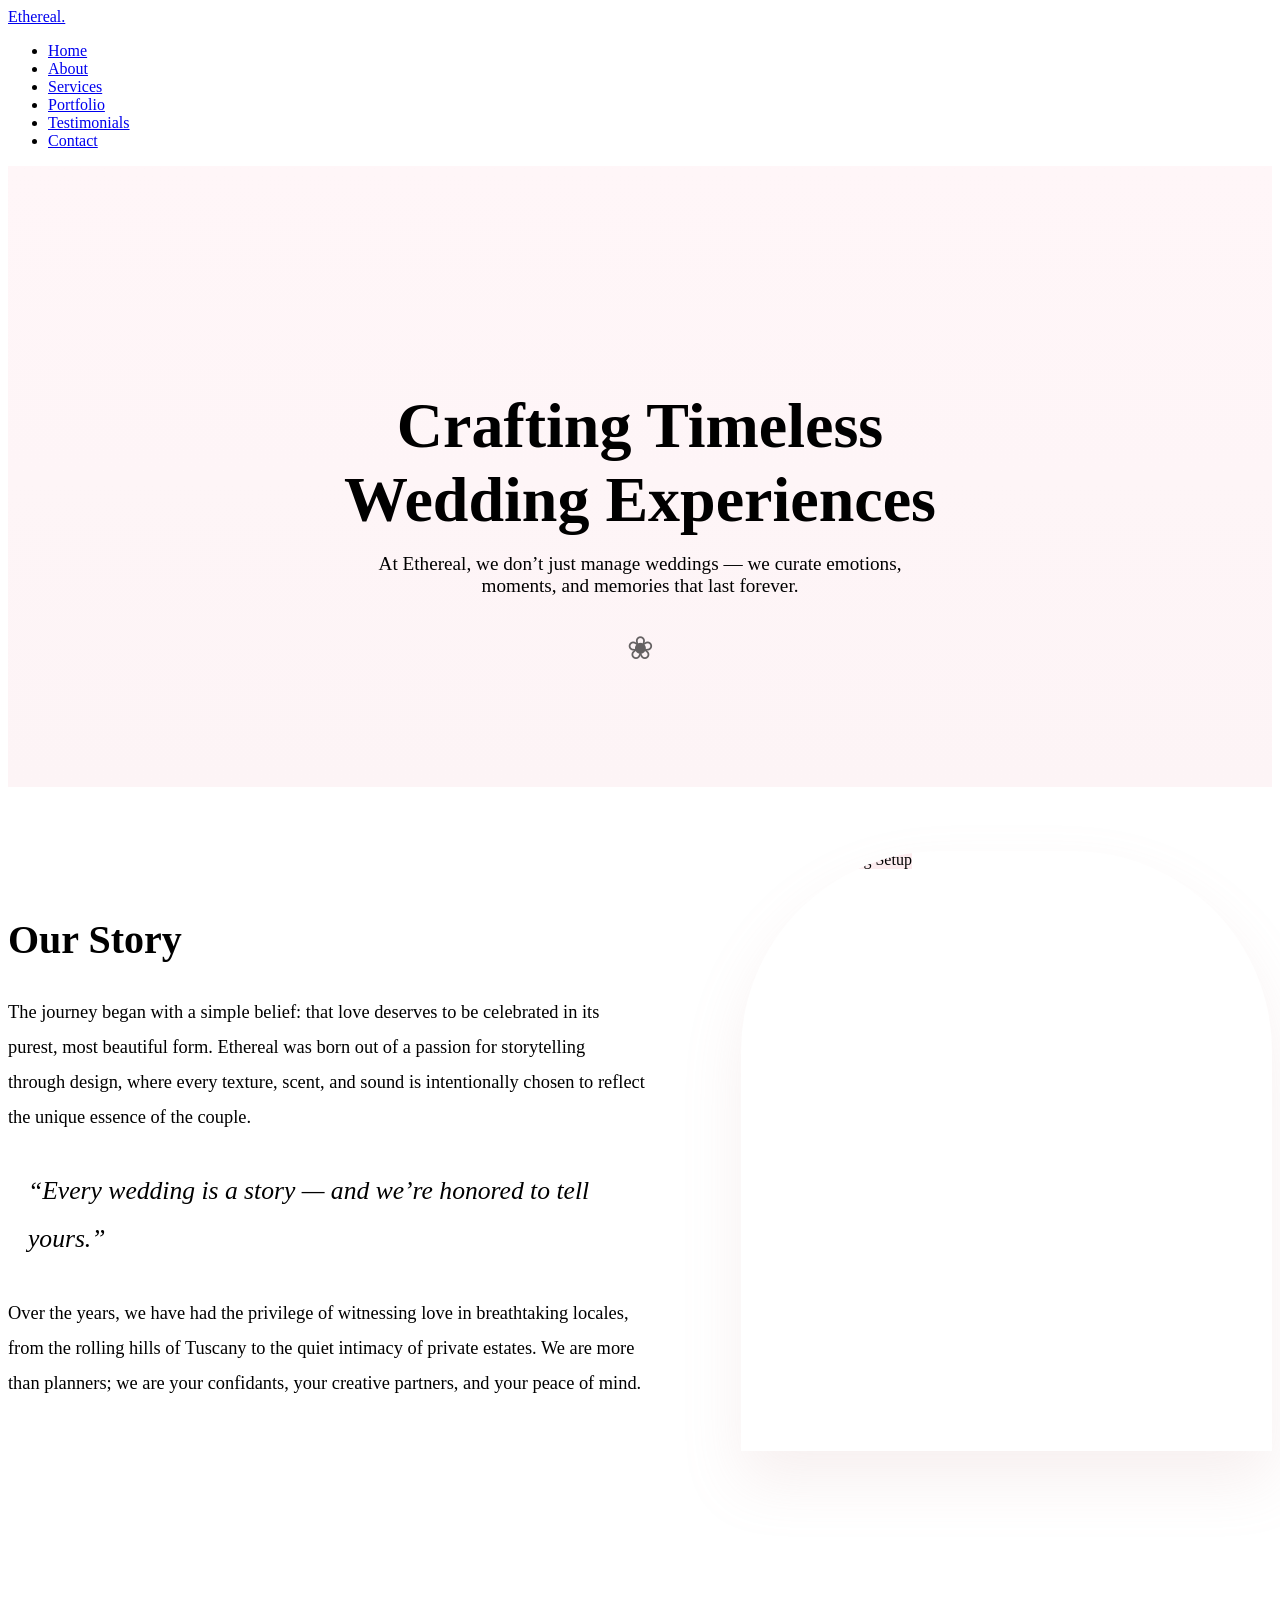
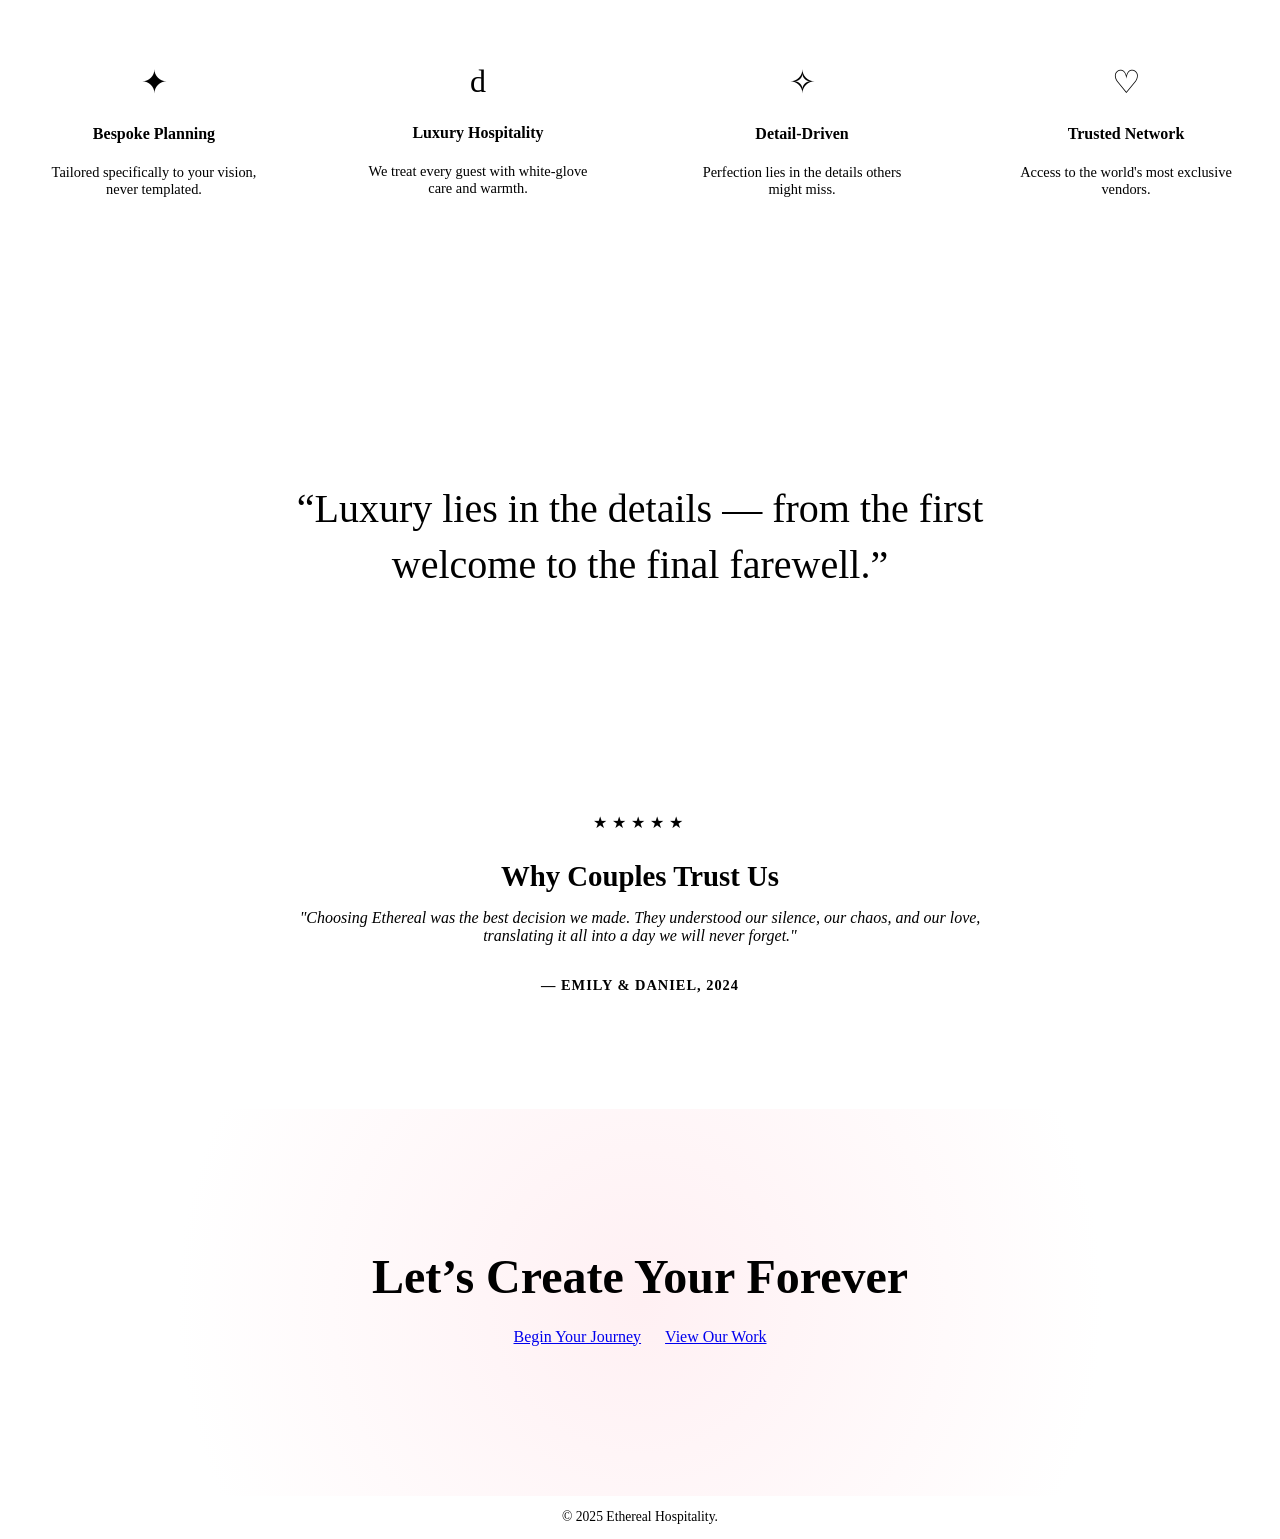
==== about.html @ 0077c3fd "Add files via upload Initial website upload" ====
<!DOCTYPE html>
<html lang="en">

<head>
    <meta charset="UTF-8">
    <meta name="viewport" content="width=device-width, initial-scale=1.0">
    <title>About Us | Ethereal Hospitality</title>
    <link rel="stylesheet" href="css/style.css">
    <style>
        /* About Page Specific Styles */
        .page-hero {
            background: linear-gradient(to bottom, #FFF6F8, #fdf4f6);
            padding: 180px 0 120px;
            text-align: center;
            position: relative;
        }

        .page-hero::after {
            content: '❀';
            display: block;
            font-size: 2rem;
            color: var(--color-accent);
            margin-top: 2rem;
            opacity: 0.6;
        }

        .story-layout {
            display: grid;
            grid-template-columns: 1.2fr 1fr;
            gap: 6rem;
            align-items: center;
            margin: 4rem 0;
        }

        .editorial-text {
            font-size: 1.15rem;
            line-height: 1.9;
            color: var(--color-text-main);
        }

        .pull-quote {
            font-family: 'Playfair Display', serif;
            font-size: 1.6rem;
            font-style: italic;
            color: var(--color-cta);
            margin: 2rem 0;
            padding-left: 20px;
            border-left: 3px solid var(--color-border);
        }

        .image-container {
            position: relative;
            border-radius: 200px 200px 0 0;
            /* Arch shape */
            overflow: hidden;
            height: 600px;
            box-shadow: 0 30px 60px rgba(200, 155, 155, 0.15);
        }

        .image-container img {
            width: 100%;
            height: 100%;
            object-fit: cover;
        }

        /* USP Section */
        .usp-section {
            padding: 100px 0;
            background: #fff;
        }

        .usp-grid {
            display: grid;
            grid-template-columns: repeat(auto-fit, minmax(250px, 1fr));
            gap: 2rem;
        }

        .usp-card {
            background: var(--color-bg);
            padding: 3rem 2rem;
            border-radius: 12px;
            text-align: center;
            transition: all 0.4s ease;
            cursor: default;
        }

        .usp-card:hover {
            transform: translateY(-10px);
            box-shadow: 0 20px 40px rgba(0, 0, 0, 0.05);
            background: #fff;
        }

        .usp-icon {
            font-size: 2rem;
            margin-bottom: 1.5rem;
            color: var(--color-accent);
        }

        /* Philosophy */
        .philosophy-section {
            background-color: var(--color-secondary);
            padding: 120px 0;
            text-align: center;
        }

        .philosophy-text {
            font-family: 'Playfair Display', serif;
            font-size: 2.5rem;
            color: var(--color-text-main);
            max-width: 800px;
            margin: 0 auto;
            line-height: 1.4;
        }

        /* Trust/Reviews */
        .trust-section {
            padding: 100px 0;
            text-align: center;
        }

        .review-stars {
            color: var(--color-accent);
            letter-spacing: 5px;
            margin-bottom: 1rem;
        }

        /* CTA */
        .emotional-cta {
            padding: 100px 0 150px;
            text-align: center;
            background: radial-gradient(circle, #fff0f3 0%, #fff 70%);
        }
    </style>
</head>

<body>

    <nav class="navbar">
        <div class="container nav-container">
            <a href="index.html" class="logo">Ethereal.</a>
            <ul class="nav-links">
                <li><a href="index.html" class="nav-link">Home</a></li>
                <li><a href="about.html" class="nav-link active">About</a></li>
                <li><a href="services.html" class="nav-link">Services</a></li>
                <li><a href="work.html" class="nav-link">Portfolio</a></li>
                <li><a href="testimonials.html" class="nav-link">Testimonials</a></li>
                <li><a href="contact.html" class="nav-link">Contact</a></li>
            </ul>
        </div>
    </nav>

    <!-- 1. Hero Section -->
    <header class="page-hero reveal">
        <div class="container">
            <h1 style="font-size: 4rem; margin-bottom: 1rem;">Crafting Timeless <br> Wedding Experiences</h1>
            <p style="font-size: 1.2rem; max-width: 600px; margin: 0 auto; color: var(--color-text-muted);">
                At Ethereal, we don’t just manage weddings — we curate emotions, moments, and memories that last
                forever.
            </p>
        </div>
    </header>

    <!-- 2. Story Section -->
    <section class="section-padding reveal">
        <div class="container">
            <div class="story-layout">
                <div class="story-content">
                    <h2 style="font-size: 2.5rem; margin-bottom: 2rem;">Our Story</h2>
                    <div class="editorial-text">
                        <p style="margin-bottom: 1.5rem;">The journey began with a simple belief: that love deserves to
                            be celebrated in its purest, most beautiful form. Ethereal was born out of a passion for
                            storytelling through design, where every texture, scent, and sound is intentionally chosen
                            to reflect the unique essence of the couple.</p>

                        <div class="pull-quote">
                            “Every wedding is a story — and we’re honored to tell yours.”
                        </div>

                        <p>Over the years, we have had the privilege of witnessing love in breathtaking locales, from
                            the rolling hills of Tuscany to the quiet intimacy of private estates. We are more than
                            planners; we are your confidants, your creative partners, and your peace of mind.</p>
                    </div>
                </div>
                <div class="image-container">
                    <!-- Placeholder for soft wedding image -->
                    <img src="assets/images/about_story.jpg" alt="Ethereal Wedding Setup"
                        style="background-color: #fcecef;">
                </div>
            </div>
        </div>
    </section>

    <!-- 3. USP Section -->
    <section class="usp-section reveal">
        <div class="container">
            <div class="usp-grid">
                <div class="usp-card">
                    <div class="usp-icon">✦</div>
                    <h4>Bespoke Planning</h4>
                    <p style="font-size: 0.9rem; color: var(--color-text-muted);">Tailored specifically to your vision,
                        never templated.</p>
                </div>
                <div class="usp-card">
                    <div class="usp-icon">d</div>
                    <h4>Luxury Hospitality</h4>
                    <p style="font-size: 0.9rem; color: var(--color-text-muted);">We treat every guest with white-glove
                        care and warmth.</p>
                </div>
                <div class="usp-card">
                    <div class="usp-icon">✧</div>
                    <h4>Detail-Driven</h4>
                    <p style="font-size: 0.9rem; color: var(--color-text-muted);">Perfection lies in the details others
                        might miss.</p>
                </div>
                <div class="usp-card">
                    <div class="usp-icon">♡</div>
                    <h4>Trusted Network</h4>
                    <p style="font-size: 0.9rem; color: var(--color-text-muted);">Access to the world's most exclusive
                        vendors.</p>
                </div>
            </div>
        </div>
    </section>

    <!-- 4. Philosophy Section -->
    <section class="philosophy-section reveal">
        <div class="container">
            <p class="philosophy-text">“Luxury lies in the details — from the first welcome to the final farewell.”</p>
        </div>
    </section>

    <!-- 5. Trust Indicators -->
    <section class="trust-section reveal">
        <div class="container">
            <div class="review-stars">★★★★★</div>
            <h3 style="font-size: 1.8rem; margin-bottom: 1rem;">Why Couples Trust Us</h3>
            <p style="max-width: 700px; margin: 0 auto 2rem; font-style: italic; color: var(--color-text-muted);">
                "Choosing Ethereal was the best decision we made. They understood our silence, our chaos, and our love,
                translating it all into a day we will never forget."
            </p>
            <p style="font-weight: 600; font-size: 0.9rem; letter-spacing: 1px;">— EMILY & DANIEL, 2024</p>
        </div>
    </section>

    <!-- 6. Emotional CTA -->
    <section class="emotional-cta reveal">
        <div class="container">
            <h2 style="font-size: 3rem; margin-bottom: 1.5rem;">Let’s Create Your Forever</h2>
            <div style="display: flex; gap: 1.5rem; justify-content: center;">
                <a href="contact.html" class="btn btn-primary">Begin Your Journey</a>
                <a href="work.html" class="btn">View Our Work</a>
            </div>
        </div>
    </section>

    <footer>
        <div class="container">
            <p style="text-align: center; color: var(--color-text-muted); font-size: 0.85rem;">&copy; 2025 Ethereal
                Hospitality.</p>
        </div>
    </footer>

    <script src="js/script.js"></script>
</body>

</html>
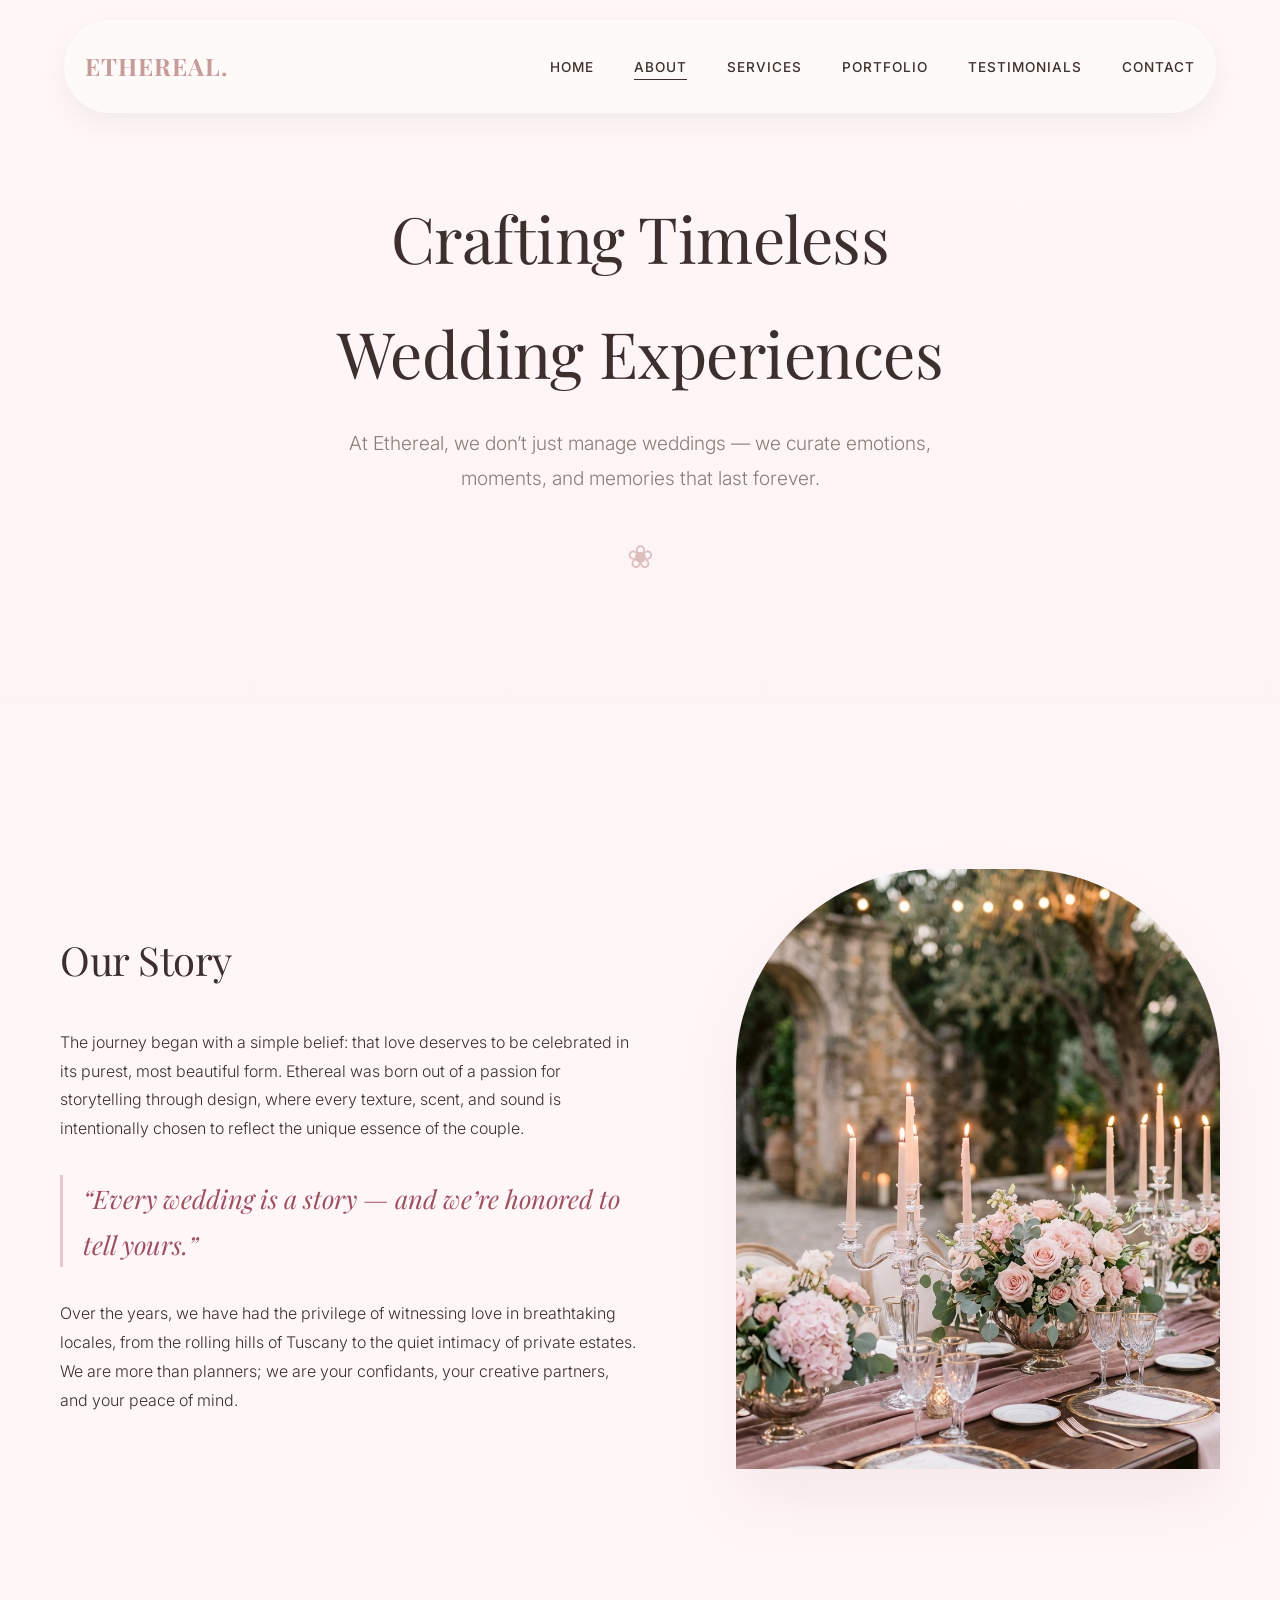
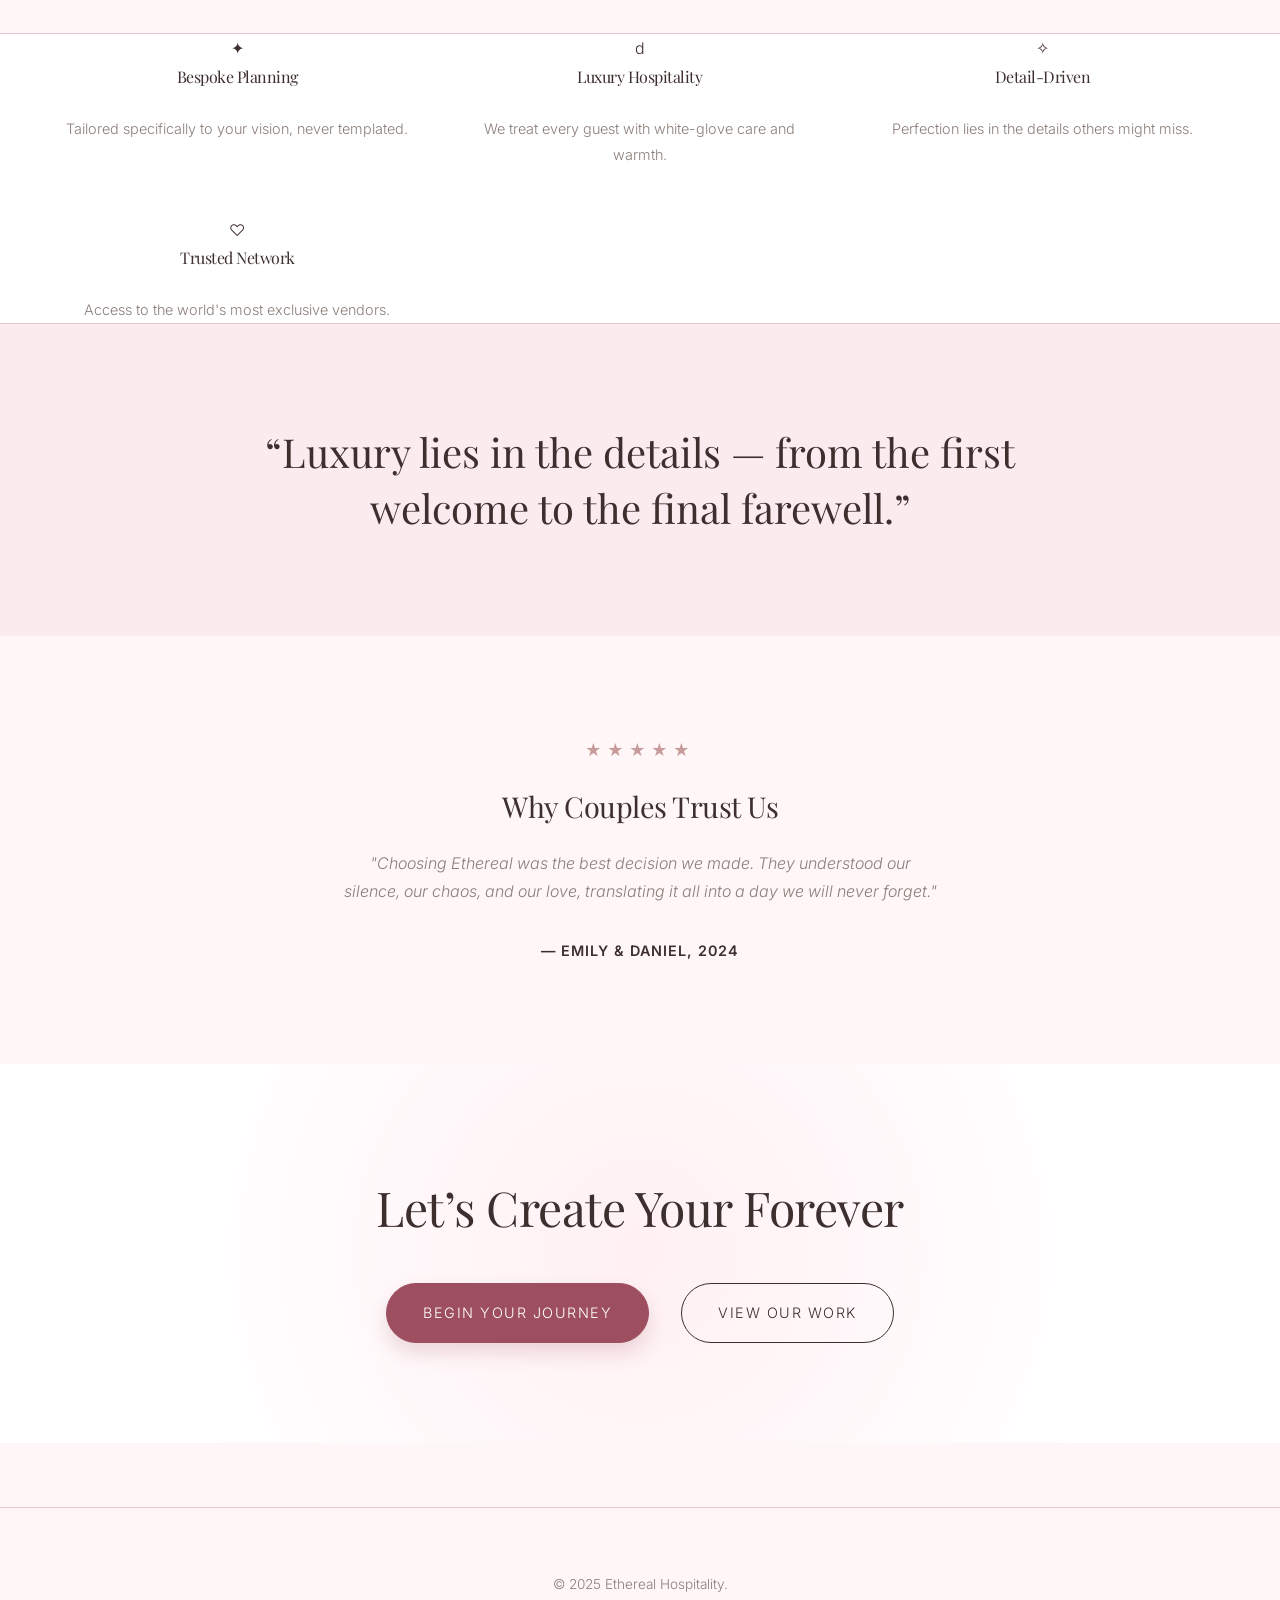
==== commit ef938491: "Initial production-ready website" ====
--- a/about.html
+++ b/about.html
@@ -5,146 +5,21 @@
     <meta charset="UTF-8">
     <meta name="viewport" content="width=device-width, initial-scale=1.0">
     <title>About Us | Ethereal Hospitality</title>
-    <link rel="stylesheet" href="css/style.css">
-    <style>
-        /* About Page Specific Styles */
-        .page-hero {
-            background: linear-gradient(to bottom, #FFF6F8, #fdf4f6);
-            padding: 180px 0 120px;
-            text-align: center;
-            position: relative;
-        }
-
-        .page-hero::after {
-            content: '❀';
-            display: block;
-            font-size: 2rem;
-            color: var(--color-accent);
-            margin-top: 2rem;
-            opacity: 0.6;
-        }
-
-        .story-layout {
-            display: grid;
-            grid-template-columns: 1.2fr 1fr;
-            gap: 6rem;
-            align-items: center;
-            margin: 4rem 0;
-        }
-
-        .editorial-text {
-            font-size: 1.15rem;
-            line-height: 1.9;
-            color: var(--color-text-main);
-        }
-
-        .pull-quote {
-            font-family: 'Playfair Display', serif;
-            font-size: 1.6rem;
-            font-style: italic;
-            color: var(--color-cta);
-            margin: 2rem 0;
-            padding-left: 20px;
-            border-left: 3px solid var(--color-border);
-        }
-
-        .image-container {
-            position: relative;
-            border-radius: 200px 200px 0 0;
-            /* Arch shape */
-            overflow: hidden;
-            height: 600px;
-            box-shadow: 0 30px 60px rgba(200, 155, 155, 0.15);
-        }
-
-        .image-container img {
-            width: 100%;
-            height: 100%;
-            object-fit: cover;
-        }
-
-        /* USP Section */
-        .usp-section {
-            padding: 100px 0;
-            background: #fff;
-        }
-
-        .usp-grid {
-            display: grid;
-            grid-template-columns: repeat(auto-fit, minmax(250px, 1fr));
-            gap: 2rem;
-        }
-
-        .usp-card {
-            background: var(--color-bg);
-            padding: 3rem 2rem;
-            border-radius: 12px;
-            text-align: center;
-            transition: all 0.4s ease;
-            cursor: default;
-        }
-
-        .usp-card:hover {
-            transform: translateY(-10px);
-            box-shadow: 0 20px 40px rgba(0, 0, 0, 0.05);
-            background: #fff;
-        }
-
-        .usp-icon {
-            font-size: 2rem;
-            margin-bottom: 1.5rem;
-            color: var(--color-accent);
-        }
-
-        /* Philosophy */
-        .philosophy-section {
-            background-color: var(--color-secondary);
-            padding: 120px 0;
-            text-align: center;
-        }
-
-        .philosophy-text {
-            font-family: 'Playfair Display', serif;
-            font-size: 2.5rem;
-            color: var(--color-text-main);
-            max-width: 800px;
-            margin: 0 auto;
-            line-height: 1.4;
-        }
-
-        /* Trust/Reviews */
-        .trust-section {
-            padding: 100px 0;
-            text-align: center;
-        }
-
-        .review-stars {
-            color: var(--color-accent);
-            letter-spacing: 5px;
-            margin-bottom: 1rem;
-        }
-
-        /* CTA */
-        .emotional-cta {
-            padding: 100px 0 150px;
-            text-align: center;
-            background: radial-gradient(circle, #fff0f3 0%, #fff 70%);
-        }
-    </style>
+    <link rel="stylesheet" href="./css/style.css">
 </head>
 
 <body>
 
     <nav class="navbar">
         <div class="container nav-container">
-            <a href="index.html" class="logo">Ethereal.</a>
+            <a href="./index.html" class="logo">Ethereal.</a>
             <ul class="nav-links">
-                <li><a href="index.html" class="nav-link">Home</a></li>
-                <li><a href="about.html" class="nav-link active">About</a></li>
-                <li><a href="services.html" class="nav-link">Services</a></li>
-                <li><a href="work.html" class="nav-link">Portfolio</a></li>
-                <li><a href="testimonials.html" class="nav-link">Testimonials</a></li>
-                <li><a href="contact.html" class="nav-link">Contact</a></li>
+                <li><a href="./index.html" class="nav-link">Home</a></li>
+                <li><a href="./about.html" class="nav-link active">About</a></li>
+                <li><a href="./services.html" class="nav-link">Services</a></li>
+                <li><a href="./work.html" class="nav-link">Portfolio</a></li>
+                <li><a href="./testimonials.html" class="nav-link">Testimonials</a></li>
+                <li><a href="./contact.html" class="nav-link">Contact</a></li>
             </ul>
         </div>
     </nav>
@@ -152,8 +27,8 @@
     <!-- 1. Hero Section -->
     <header class="page-hero reveal">
         <div class="container">
-            <h1 style="font-size: 4rem; margin-bottom: 1rem;">Crafting Timeless <br> Wedding Experiences</h1>
-            <p style="font-size: 1.2rem; max-width: 600px; margin: 0 auto; color: var(--color-text-muted);">
+            <h1 class="fs-4rem mb-1">Crafting Timeless <br> Wedding Experiences</h1>
+            <p class="max-w-600 center-text fs-1-2rem text-muted">
                 At Ethereal, we don’t just manage weddings — we curate emotions, moments, and memories that last
                 forever.
             </p>
@@ -165,12 +40,12 @@
         <div class="container">
             <div class="story-layout">
                 <div class="story-content">
-                    <h2 style="font-size: 2.5rem; margin-bottom: 2rem;">Our Story</h2>
+                    <h2 class="mb-2 fs-2-5rem">Our Story</h2>
                     <div class="editorial-text">
-                        <p style="margin-bottom: 1.5rem;">The journey began with a simple belief: that love deserves to
-                            be celebrated in its purest, most beautiful form. Ethereal was born out of a passion for
-                            storytelling through design, where every texture, scent, and sound is intentionally chosen
-                            to reflect the unique essence of the couple.</p>
+                        <p class="mb-2">The journey began with a simple belief: that love deserves to be celebrated in
+                            its purest, most beautiful form. Ethereal was born out of a passion for storytelling through
+                            design, where every texture, scent, and sound is intentionally chosen to reflect the unique
+                            essence of the couple.</p>
 
                         <div class="pull-quote">
                             “Every wedding is a story — and we’re honored to tell yours.”
@@ -181,10 +56,8 @@
                             planners; we are your confidants, your creative partners, and your peace of mind.</p>
                     </div>
                 </div>
-                <div class="image-container">
-                    <!-- Placeholder for soft wedding image -->
-                    <img src="assets/images/about_story.jpg" alt="Ethereal Wedding Setup"
-                        style="background-color: #fcecef;">
+                <div class="about-image-container">
+                    <img src="./assets/images/about_story.png" alt="Ethereal Wedding Setup">
                 </div>
             </div>
         </div>
@@ -197,25 +70,25 @@
                 <div class="usp-card">
                     <div class="usp-icon">✦</div>
                     <h4>Bespoke Planning</h4>
-                    <p style="font-size: 0.9rem; color: var(--color-text-muted);">Tailored specifically to your vision,
+                    <p class="fs-0-9rem text-muted">Tailored specifically to your vision,
                         never templated.</p>
                 </div>
                 <div class="usp-card">
                     <div class="usp-icon">d</div>
                     <h4>Luxury Hospitality</h4>
-                    <p style="font-size: 0.9rem; color: var(--color-text-muted);">We treat every guest with white-glove
+                    <p class="fs-0-9rem text-muted">We treat every guest with white-glove
                         care and warmth.</p>
                 </div>
                 <div class="usp-card">
                     <div class="usp-icon">✧</div>
                     <h4>Detail-Driven</h4>
-                    <p style="font-size: 0.9rem; color: var(--color-text-muted);">Perfection lies in the details others
+                    <p class="fs-0-9rem text-muted">Perfection lies in the details others
                         might miss.</p>
                 </div>
                 <div class="usp-card">
                     <div class="usp-icon">♡</div>
                     <h4>Trusted Network</h4>
-                    <p style="font-size: 0.9rem; color: var(--color-text-muted);">Access to the world's most exclusive
+                    <p class="fs-0-9rem text-muted">Access to the world's most exclusive
                         vendors.</p>
                 </div>
             </div>
@@ -223,44 +96,46 @@
     </section>
 
     <!-- 4. Philosophy Section -->
-    <section class="philosophy-section reveal">
+    <section class="section-padding reveal text-center bg-secondary">
         <div class="container">
-            <p class="philosophy-text">“Luxury lies in the details — from the first welcome to the final farewell.”</p>
+            <p class="philosophy-text font-serif fs-2-5rem text-main max-w-800 lh-1-4" style="margin: 0 auto;">
+                “Luxury lies in the details — from the first welcome to the final farewell.”
+            </p>
         </div>
     </section>
 
     <!-- 5. Trust Indicators -->
-    <section class="trust-section reveal">
+    <section class="section-padding reveal text-center">
         <div class="container">
-            <div class="review-stars">★★★★★</div>
-            <h3 style="font-size: 1.8rem; margin-bottom: 1rem;">Why Couples Trust Us</h3>
-            <p style="max-width: 700px; margin: 0 auto 2rem; font-style: italic; color: var(--color-text-muted);">
+            <div class="text-accent ls-5 mb-1">★★★★★</div>
+            <h3 class="mb-1 fs-1-8rem">Why Couples Trust Us</h3>
+            <p class="mb-2 max-w-600 font-italic text-muted">
                 "Choosing Ethereal was the best decision we made. They understood our silence, our chaos, and our love,
                 translating it all into a day we will never forget."
             </p>
-            <p style="font-weight: 600; font-size: 0.9rem; letter-spacing: 1px;">— EMILY & DANIEL, 2024</p>
+            <p class="fw-600 fs-0-9rem ls-1">— EMILY & DANIEL, 2024</p>
         </div>
     </section>
 
     <!-- 6. Emotional CTA -->
-    <section class="emotional-cta reveal">
+    <section class="section-padding reveal text-center bg-gradient-radial">
         <div class="container">
-            <h2 style="font-size: 3rem; margin-bottom: 1.5rem;">Let’s Create Your Forever</h2>
-            <div style="display: flex; gap: 1.5rem; justify-content: center;">
-                <a href="contact.html" class="btn btn-primary">Begin Your Journey</a>
-                <a href="work.html" class="btn">View Our Work</a>
+            <h2 class="mb-2 fs-3rem">Let’s Create Your Forever</h2>
+            <div class="flex-center gap-2">
+                <a href="./contact.html" class="btn btn-primary">Begin Your Journey</a>
+                <a href="./work.html" class="btn">View Our Work</a>
             </div>
         </div>
     </section>
 
     <footer>
         <div class="container">
-            <p style="text-align: center; color: var(--color-text-muted); font-size: 0.85rem;">&copy; 2025 Ethereal
+            <p class="text-center text-muted fs-0-85rem">&copy; 2025 Ethereal
                 Hospitality.</p>
         </div>
     </footer>
 
-    <script src="js/script.js"></script>
+    <script src="./js/script.js"></script>
 </body>
 
 </html>
--- a/css/style.css
+++ b/css/style.css
@@ -0,0 +1,787 @@
+/* Font Imports */
+@import url('https://fonts.googleapis.com/css2?family=Playfair+Display:ital,wght@0,400;0,600;0,700;1,400&family=Inter:wght@300;400;500;600&display=swap');
+
+:root {
+    /* Color Palette - Blush & Rose Luxury */
+    --color-bg: #FFF6F8;
+    /* Soft Blush */
+    --color-text-main: #3E2F2F;
+    /* Deep Warm Brown */
+    --color-text-muted: #8A7E78;
+    /* Soft Taupe */
+    --color-accent: #C89B9B;
+    /* Rose Gold */
+    --color-accent-hover: #B28585;
+    /* Deep Rose */
+    --color-cta: #9E4F5F;
+    /* Wine Pink */
+    --color-secondary: #FAEBEF;
+    /* Lighter Blush for sections */
+    --color-white: #ffffff;
+    --color-border: #E8C7CD;
+    /* Soft Pink Grey */
+
+    /* Spacing */
+    --container-width: 1200px;
+    --section-padding: 100px 0;
+
+    /* Transitions */
+    --transition-base: all 0.5s cubic-bezier(0.22, 1, 0.36, 1);
+    /* Elegant smooth ease */
+}
+
+* {
+    margin: 0;
+    padding: 0;
+    box-sizing: border-box;
+}
+
+html {
+    scroll-behavior: smooth;
+}
+
+body {
+    font-family: 'Inter', sans-serif;
+    background-color: var(--color-bg);
+    color: var(--color-text-main);
+    line-height: 1.8;
+    overflow-x: hidden;
+    font-weight: 300;
+}
+
+h1,
+h2,
+h3,
+h4,
+h5,
+h6 {
+    font-family: 'Playfair Display', serif;
+    font-weight: 400;
+    color: var(--color-text-main);
+    margin-bottom: 1.5rem;
+    letter-spacing: -0.5px;
+}
+
+a {
+    text-decoration: none;
+    color: inherit;
+    transition: var(--transition-base);
+}
+
+ul {
+    list-style: none;
+}
+
+img {
+    max-width: 100%;
+    display: block;
+}
+
+/* Utilities */
+.container {
+    max-width: var(--container-width);
+    margin: 0 auto;
+    padding: 0 20px;
+}
+
+.text-center {
+    text-align: center;
+}
+
+.mt-1 {
+    margin-top: 1rem;
+}
+
+.mt-2 {
+    margin-top: 2rem;
+}
+
+.mt-4 {
+    margin-top: 4rem;
+}
+
+.mb-1 {
+    margin-bottom: 1rem;
+}
+
+.mb-2 {
+    margin-bottom: 2rem;
+}
+
+.section-padding {
+    padding: var(--section-padding);
+}
+
+/* Buttons */
+.btn {
+    display: inline-block;
+    padding: 16px 36px;
+    background: transparent;
+    border: 1px solid var(--color-text-main);
+    color: var(--color-text-main);
+    font-family: 'Inter', sans-serif;
+    font-size: 0.9rem;
+    letter-spacing: 1.5px;
+    text-transform: uppercase;
+    cursor: pointer;
+    transition: var(--transition-base);
+    border-radius: 50px;
+}
+
+.btn:hover {
+    background: var(--color-text-main);
+    color: var(--color-bg);
+}
+
+.btn-primary {
+    background: var(--color-cta);
+    border-color: var(--color-cta);
+    color: var(--color-white);
+    box-shadow: 0 10px 20px rgba(158, 79, 95, 0.2);
+}
+
+.btn-primary:hover {
+    background: var(--color-accent);
+    border-color: var(--color-accent);
+    color: var(--color-white);
+    transform: translateY(-2px);
+    box-shadow: 0 15px 30px rgba(158, 79, 95, 0.3);
+}
+
+/* Navbar */
+.navbar {
+    position: fixed;
+    top: 20px;
+    left: 50%;
+    transform: translateX(-50%);
+    width: 90%;
+    max-width: 1200px;
+    padding: 1rem 2rem;
+    z-index: 1000;
+    transition: var(--transition-base);
+    background: rgba(255, 255, 255, 0.7);
+    backdrop-filter: blur(15px);
+    border: 1px solid rgba(255, 255, 255, 0.3);
+    border-radius: 50px;
+    box-shadow: 0 10px 30px rgba(0, 0, 0, 0.05);
+}
+
+.nav-container {
+    display: flex;
+    justify-content: space-between;
+    align-items: center;
+}
+
+.logo {
+    font-family: 'Playfair Display', serif;
+    font-size: 1.5rem;
+    font-weight: 700;
+    letter-spacing: 1px;
+    text-transform: uppercase;
+    color: var(--color-accent);
+}
+
+.nav-links {
+    display: flex;
+    gap: 2.5rem;
+}
+
+.nav-link {
+    font-size: 0.85rem;
+    text-transform: uppercase;
+    letter-spacing: 1px;
+    position: relative;
+    color: var(--color-text-main);
+    font-weight: 500;
+}
+
+.nav-link::after {
+    content: '';
+    position: absolute;
+    bottom: -5px;
+    left: 0;
+    width: 0%;
+    height: 1px;
+    background: var(--color-text-main);
+    transition: var(--transition-base);
+}
+
+.nav-link:hover::after,
+.nav-link.active::after {
+    width: 100%;
+}
+
+/* Animations */
+.reveal {
+    opacity: 0;
+    transform: translateY(30px);
+    transition: all 0.8s ease-out;
+}
+
+.reveal.active {
+    opacity: 1;
+    transform: translateY(0);
+}
+
+/* Hero Main (Home) */
+.hero {
+    height: 100vh;
+    display: flex;
+    align-items: center;
+    justify-content: center;
+    text-align: center;
+    padding-top: 80px;
+    position: relative;
+    background: radial-gradient(circle at center, rgba(243, 229, 227, 0.4) 0%, rgba(254, 251, 246, 1) 80%);
+}
+
+.hero-content h1 {
+    font-size: 5rem;
+    line-height: 1.1;
+    margin-bottom: 1.5rem;
+    font-weight: 500;
+}
+
+.hero-subtitle {
+    font-size: 1.3rem;
+    font-weight: 300;
+    color: var(--color-text-muted);
+    letter-spacing: 0.5px;
+    max-width: 700px;
+    margin: 0 auto 3rem;
+}
+
+/* Page Heroes */
+.page-hero {
+    background: linear-gradient(to bottom, #FFF6F8, #fdf4f6);
+    padding: 180px 0 120px;
+    text-align: center;
+    position: relative;
+}
+
+.page-hero::after {
+    content: '❀';
+    display: block;
+    font-size: 2rem;
+    color: var(--color-accent);
+    margin-top: 2rem;
+    opacity: 0.6;
+}
+
+/* USP Section (Home) */
+.usp-section {
+    background-color: var(--color-white);
+    border-top: 1px solid var(--color-border);
+    border-bottom: 1px solid var(--color-border);
+}
+
+.usp-grid {
+    display: grid;
+    grid-template-columns: repeat(3, 1fr);
+    gap: 3rem;
+    text-align: center;
+}
+
+.usp-item h3 {
+    font-size: 1.3rem;
+    color: var(--color-accent);
+    margin-bottom: 0.5rem;
+}
+
+.usp-item p {
+    font-size: 0.95rem;
+    color: var(--color-text-muted);
+}
+
+/* Services Page Styles */
+.services-hero {
+    background: linear-gradient(135deg, #FFF6F8 0%, #fae6ed 100%);
+    padding: 160px 0 100px;
+    text-align: center;
+}
+
+.overview-grid {
+    display: grid;
+    grid-template-columns: repeat(auto-fit, minmax(300px, 1fr));
+    gap: 2.5rem;
+    margin-top: -50px;
+    position: relative;
+    z-index: 10;
+}
+
+.overview-card {
+    background: #fff;
+    padding: 3rem 2rem;
+    border-radius: 12px;
+    text-align: center;
+    box-shadow: 0 15px 30px rgba(0, 0, 0, 0.03);
+    border: 1px solid var(--color-border);
+    transition: all 0.4s ease;
+}
+
+.overview-card:hover {
+    transform: translateY(-8px);
+    box-shadow: 0 20px 40px rgba(200, 155, 155, 0.15);
+    border-color: var(--color-accent);
+}
+
+.detail-section {
+    padding: 120px 0;
+    overflow: hidden;
+}
+
+.detail-layout {
+    display: grid;
+    grid-template-columns: 1fr 1fr;
+    gap: 5rem;
+    align-items: center;
+}
+
+.detail-layout.reverse {
+    direction: rtl;
+}
+
+.detail-layout.reverse .detail-content {
+    direction: ltr;
+}
+
+.detail-image {
+    height: 500px;
+    border-radius: 12px;
+    overflow: hidden;
+    box-shadow: 0 20px 40px rgba(0, 0, 0, 0.08);
+    position: relative;
+}
+
+.detail-image img {
+    width: 100%;
+    height: 100%;
+    object-fit: cover;
+    transition: transform 0.6s ease;
+}
+
+.detail-image:hover img {
+    transform: scale(1.05);
+}
+
+.service-list li {
+    margin-bottom: 0.8rem;
+    font-size: 0.95rem;
+    padding-left: 25px;
+    position: relative;
+    color: var(--color-text-muted);
+}
+
+.service-list li::before {
+    content: '✦';
+    position: absolute;
+    left: 0;
+    color: var(--color-accent);
+}
+
+.process-steps {
+    display: flex;
+    justify-content: center;
+    gap: 4rem;
+    margin-top: 4rem;
+    flex-wrap: wrap;
+}
+
+.step-icon {
+    width: 80px;
+    height: 80px;
+    background: var(--color-secondary);
+    border-radius: 50%;
+    display: flex;
+    align-items: center;
+    justify-content: center;
+    font-size: 1.5rem;
+    color: var(--color-cta);
+    margin: 0 auto 1.5rem;
+    font-family: serif;
+}
+
+/* About Page Styles */
+.story-layout {
+    display: grid;
+    grid-template-columns: 1.2fr 1fr;
+    gap: 6rem;
+    align-items: center;
+    margin: 4rem 0;
+}
+
+.pull-quote {
+    font-family: 'Playfair Display', serif;
+    font-size: 1.6rem;
+    font-style: italic;
+    color: var(--color-cta);
+    margin: 2rem 0;
+    padding-left: 20px;
+    border-left: 3px solid var(--color-border);
+}
+
+.about-image-container {
+    position: relative;
+    border-radius: 200px 200px 0 0;
+    overflow: hidden;
+    height: 600px;
+    box-shadow: 0 30px 60px rgba(200, 155, 155, 0.15);
+}
+
+.about-image-container img {
+    width: 100%;
+    height: 100%;
+    object-fit: cover;
+}
+
+/* Portfolio Styles */
+.portfolio-grid {
+    display: grid;
+    grid-template-columns: repeat(auto-fill, minmax(350px, 1fr));
+    gap: 2rem;
+    margin-top: 4rem;
+}
+
+.portfolio-item {
+    position: relative;
+    height: 400px;
+    overflow: hidden;
+    background-color: #eee;
+    border-radius: 8px;
+}
+
+.portfolio-img {
+    width: 100%;
+    height: 100%;
+    object-fit: cover;
+    transition: transform 0.5s ease;
+}
+
+.portfolio-item:hover .portfolio-img {
+    transform: scale(1.05);
+}
+
+.portfolio-overlay {
+    position: absolute;
+    bottom: 0;
+    left: 0;
+    width: 100%;
+    padding: 2rem;
+    background: linear-gradient(to top, rgba(0, 0, 0, 0.8), transparent);
+    color: #fff;
+    opacity: 0;
+    transform: translateY(20px);
+    transition: all 0.3s ease;
+}
+
+.portfolio-item:hover .portfolio-overlay {
+    opacity: 1;
+    transform: translateY(0);
+}
+
+/* Testimonials Styles */
+.testimonial-grid {
+    display: grid;
+    grid-template-columns: repeat(auto-fit, minmax(300px, 1fr));
+    gap: 3rem;
+    margin-top: 4rem;
+}
+
+.testimonial-card {
+    background: #fff;
+    padding: 3rem;
+    box-shadow: 0 10px 30px rgba(0, 0, 0, 0.03);
+    border-radius: 4px;
+    text-align: center;
+    transition: transform 0.4s ease;
+}
+
+.testimonial-card:hover {
+    transform: translateY(-5px);
+}
+
+.quote-icon {
+    font-size: 3rem;
+    color: var(--color-accent);
+    margin-bottom: 2rem;
+    font-family: serif;
+}
+
+/* Contact Styles */
+.contact-layout {
+    display: grid;
+    grid-template-columns: 1fr 1fr;
+    gap: 5rem;
+    margin-top: 4rem;
+}
+
+.form-group {
+    margin-bottom: 2rem;
+}
+
+.form-group label {
+    display: block;
+    margin-bottom: 0.5rem;
+    font-size: 0.9rem;
+    letter-spacing: 1px;
+    text-transform: uppercase;
+}
+
+.form-control {
+    width: 100%;
+    padding: 15px;
+    background: transparent;
+    border: 1px solid var(--color-border);
+    font-family: 'Inter', sans-serif;
+    font-size: 1rem;
+    transition: var(--transition-base);
+}
+
+.form-control:focus {
+    outline: none;
+    border-color: var(--color-text-main);
+    background: #fff;
+}
+
+textarea.form-control {
+    height: 150px;
+    resize: vertical;
+}
+
+/* Footer */
+footer {
+    padding: 4rem 0;
+    text-align: center;
+    border-top: 1px solid var(--color-border);
+    margin-top: 4rem;
+}
+
+.footer-content {
+    display: flex;
+    justify-content: space-between;
+    align-items: center;
+    border-bottom: 1px solid var(--color-border);
+    padding-bottom: 2rem;
+    margin-bottom: 2rem;
+}
+
+.footer-socials a {
+    margin-left: 1rem;
+}
+
+footer p {
+    color: var(--color-text-muted);
+    font-size: 0.9rem;
+}
+
+/* Media Queries */
+@media (max-width: 768px) {
+
+    .usp-grid,
+    .detail-layout,
+    .story-layout,
+    .contact-layout,
+    .footer-content {
+        grid-template-columns: 1fr;
+        flex-direction: column;
+        text-align: center;
+        gap: 2rem;
+    }
+
+    .detail-layout.reverse {
+        direction: ltr;
+    }
+
+    .hero-content h1 {
+        font-size: 3rem;
+    }
+
+    .navbar {
+        width: 95%;
+        padding: 1rem;
+    }
+
+    .nav-links {
+        display: none;
+    }
+
+    /* Mobile menu simplified for now */
+
+
+    .detail-image,
+    .about-image-container {
+        height: 300px;
+    }
+}
+
+/* Utilities Extended */
+.max-w-600 {
+    max-width: 600px;
+    margin-left: auto;
+    margin-right: auto;
+}
+
+.max-w-700 {
+    max-width: 700px;
+    margin-left: auto;
+    margin-right: auto;
+}
+
+.max-w-800 {
+    max-width: 800px;
+    margin-left: auto;
+    margin-right: auto;
+}
+
+.max-w-900 {
+    max-width: 900px;
+    margin-left: auto;
+    margin-right: auto;
+}
+
+.fs-4rem {
+    font-size: 4rem;
+}
+
+.fs-3rem {
+    font-size: 3rem;
+}
+
+.fs-2-5rem {
+    font-size: 2.5rem;
+}
+
+.fs-2-2rem {
+    font-size: 2.2rem;
+}
+
+.fs-2rem {
+    font-size: 2rem;
+}
+
+.fs-1-8rem {
+    font-size: 1.8rem;
+}
+
+.fs-1-4rem {
+    font-size: 1.4rem;
+}
+
+.fs-1-3rem {
+    font-size: 1.3rem;
+}
+
+.fs-1-2rem {
+    font-size: 1.2rem;
+}
+
+.fs-1-1rem {
+    font-size: 1.1rem;
+}
+
+.fs-0-9rem {
+    font-size: 0.9rem;
+}
+
+.fs-0-85rem {
+    font-size: 0.85rem;
+}
+
+.fw-300 {
+    font-weight: 300;
+}
+
+.fw-600 {
+    font-weight: 600;
+}
+
+.text-muted {
+    color: var(--color-text-muted);
+}
+
+.text-main {
+    color: var(--color-text-main);
+}
+
+.text-accent {
+    color: var(--color-accent);
+}
+
+.text-upper {
+    text-transform: uppercase;
+}
+
+.ls-1 {
+    letter-spacing: 1px;
+}
+
+.ls-2 {
+    letter-spacing: 2px;
+}
+
+.ls-5 {
+    letter-spacing: 5px;
+}
+
+.lh-1-4 {
+    line-height: 1.4;
+}
+
+.lh-1-5 {
+    line-height: 1.5;
+}
+
+.lh-1-8 {
+    line-height: 1.8;
+}
+
+.font-serif {
+    font-family: 'Playfair Display', serif;
+}
+
+.font-italic {
+    font-style: italic;
+}
+
+.hero-small {
+    min-height: 400px;
+    height: 50vh;
+}
+
+.flex-center {
+    display: flex;
+    justify-content: center;
+    align-items: center;
+}
+
+.gap-2 {
+    gap: 2rem;
+}
+
+.flex-wrap {
+    flex-wrap: wrap;
+}
+
+.bg-secondary {
+    background-color: var(--color-secondary);
+}
+
+.bg-gradient-soft {
+    background: linear-gradient(135deg, #FFF6F8, #f8eff1);
+}
+
+.bg-gradient-radial {
+    background: radial-gradient(circle, #fff0f3 0%, #fff 70%);
+}
+
+.bg-alt-pink {
+    background-color: #F6E9EC;
+}
+
+.pb-50 {
+    padding-bottom: 50px;
+}
+
+.pt-0 {
+    padding-top: 0;
+}
